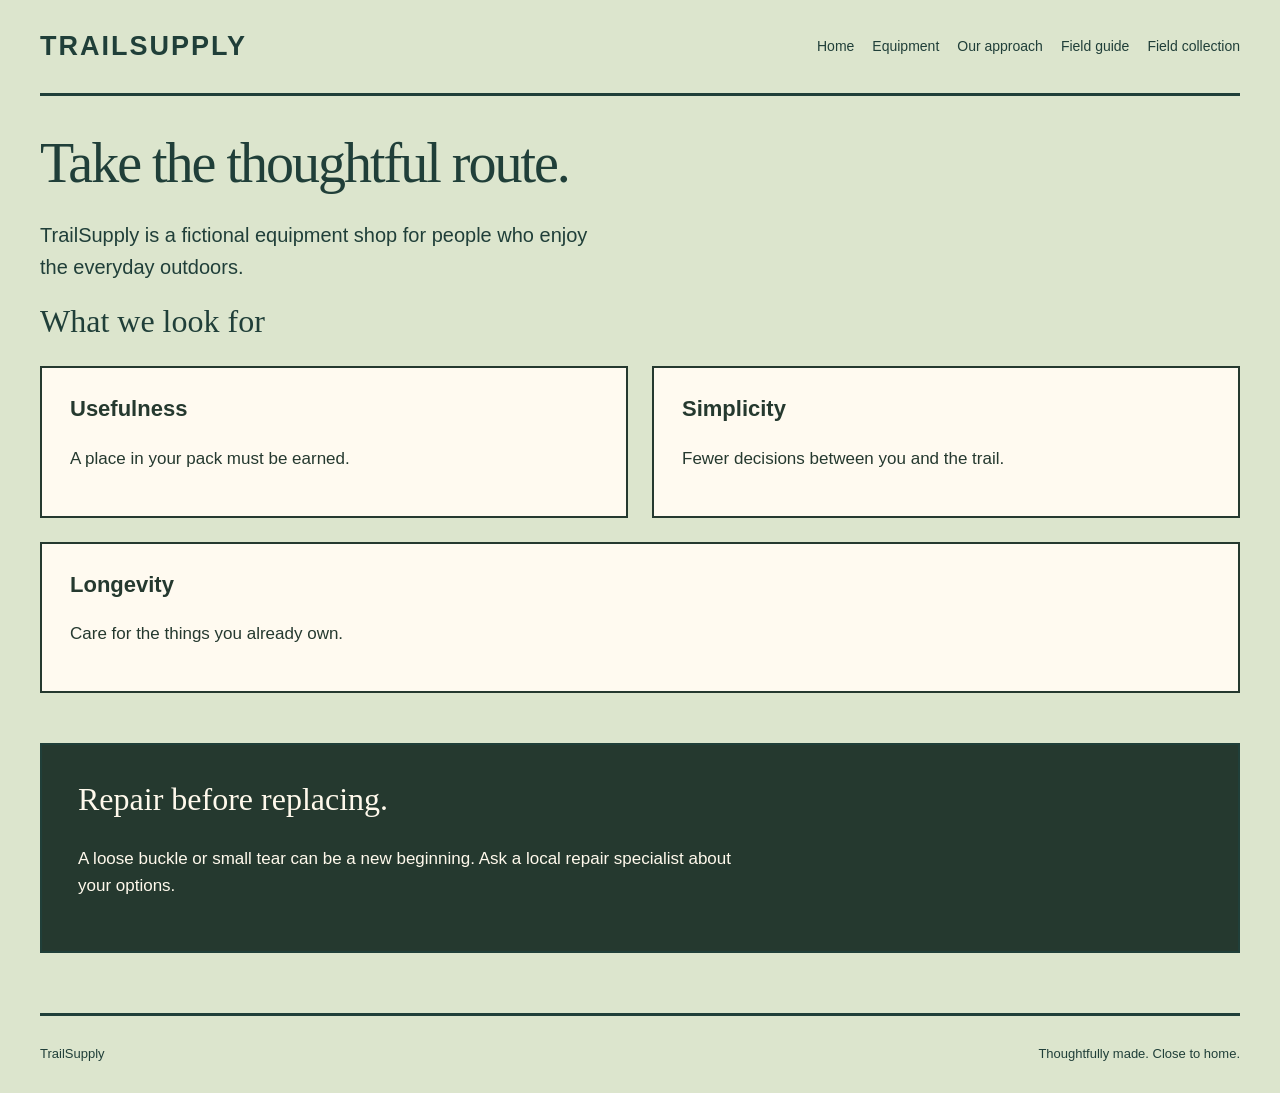
==== about.html @ 414e1446 "fix: restore field guide and navigation link; refresh the visual composition" ====
<!doctype html>
<html lang="en">
<head>
<meta charset="utf-8">
<meta name="viewport" content="width=device-width,initial-scale=1">
<title>
Our approach | TrailSupply</title>
<link rel="icon" href="assets/favicon.png">
<link rel="stylesheet" href="styles.css">
</head>
<body>
<header>
<a class="brand" href="index.html">TrailSupply</a>
<nav aria-label="Main navigation">
<a href="index.html">Home</a>
<a href="catalog.html">Equipment</a>
<a href="about.html">Our approach</a>
<a href="help.html">Field guide</a>
<span>Field collection</span>
</nav>
</header>
<main>
<h1>
Take the thoughtful route.</h1>
<p class="lede">
TrailSupply is a fictional equipment shop for people who enjoy the everyday outdoors.</p>
<section>
<h2>
What we look for</h2>
<div class="grid three">
<article class="tile">
<h3>
Usefulness</h3>
<p>
A place in your pack must be earned.</p>
</article>
<article class="tile">
<h3>
Simplicity</h3>
<p>
Fewer decisions between you and the trail.</p>
</article>
<article class="tile">
<h3>
Longevity</h3>
<p>
Care for the things you already own.</p>
</article>
</div>
</section>
<section class="band">
<h2>
Repair before replacing.</h2>
<p>
A loose buckle or small tear can be a new beginning. Ask a local repair specialist about your options.</p>
</section>
</main>
<footer>
<span>TrailSupply</span>
<span>Thoughtfully made. Close to home.</span>
</footer>
</body>
</html>
---- styles.css ----
* { box-sizing: border-box; }
html { scroll-behavior: auto; }
body { margin: 0; background: #dce5cd; color: #203f39; font-family: Arial, sans-serif; font-size: 17px; line-height: 1.6; }
header, main, footer { width: 94%; max-width: 1200px; margin: auto; }
header { display: flex; flex-wrap: wrap; justify-content: space-between; align-items: center; gap: 20px; padding: 25px 0; border-bottom: 3px solid #203f39; }
.brand { font-size: 27px; font-weight: 800; letter-spacing: -1px; }
a { color: inherit; text-underline-offset: 5px; }
header a { text-decoration: none; }
nav { display: flex; flex-wrap: wrap; gap: 18px; font-size: 14px; }
main { padding: 38px 0 60px; }
h1, h2, h3, p { margin-top: 0; overflow-wrap: anywhere; }
h1 { font-family: Georgia, serif; font-size: 56px; line-height: 1.05; font-weight: 400; letter-spacing: -2px; max-width: 780px; margin-bottom: 26px; }
h2 { font-family: Georgia, serif; font-size: 32px; line-height: 1.15; font-weight: 400; }
h3 { font-size: 22px; line-height: 1.2; }
p { max-width: 660px; }
.lede { font-size: 20px; max-width: 570px; }
.hero { display: flex; flex-wrap: wrap; align-items: center; gap: 30px; min-height: 440px; padding: 34px; border: 2px solid #203f39; }
.hero > div { flex: 1 1 350px; min-width: 0; }
.hero img { flex: 1 1 350px; width: 46%; max-width: 100%; min-width: 0; height: 360px; object-fit: cover; display: block; }
section + section { margin-top: 50px; }
.grid { display: flex; flex-wrap: wrap; gap: 24px; }
.tile { flex: 1 1 280px; min-width: 0; padding: 28px; background: #fffaf0; color: #25392f; border: 2px solid #25392f; }
.tile img { width: 100%; height: 230px; object-fit: cover; display: block; margin-bottom: 24px; }
.tile p { margin-bottom: 16px; }
.tile h2 { font-size: 30px; }
.price { font-size: 25px; font-weight: 700; }
.button { display: inline-block; background: #25392f; color: #fff8e7; padding: 15px 23px; text-decoration: none; font-size: 15px; font-weight: 700; border: 2px solid #25392f; }
.band { background: #25392f; color: #fff9ec; padding: 36px; border: 2px solid #203f39; }
.band p { margin-bottom: 16px; }
.toolbar { display: flex; flex-wrap: wrap; gap: 18px; padding: 24px; background: #fffaf0; color: #25392f; margin: 28px 0; border: 2px solid #25392f; }
.availability { display: block; border-top: 2px solid #25392f; padding-top: 14px; font-size: 14px; }
.spec-row { display: flex; flex-wrap: wrap; gap: 24px; padding: 18px 0; border-bottom: 1px solid #203f39; }
.spec-row strong { min-width: 130px; }
.hidden { display: none; }
footer { display: flex; flex-wrap: wrap; justify-content: space-between; gap: 20px; padding: 28px 0; border-top: 3px solid #203f39; font-size: 13px; }
a:focus-visible { outline: 3px solid #356454; outline-offset: 6px; }
.hero{flex-direction:column;text-align:center;gap:28px;border:0}.hero > div{flex:0 1 auto;width:100%}.hero h1,.hero p{margin-left:auto;margin-right:auto}.hero img{flex:0 1 auto;width:100%;height:300px}.tile{border-radius:28px}
.brand{text-transform:uppercase;letter-spacing:2px}.hero{border-radius:0}.product h2{font-family:Arial,sans-serif;font-weight:700}
.hero{flex-direction:row-reverse;border:0}.hero h1{font-size:70px;font-family:Georgia,serif;font-style:italic}.tile{flex-basis:420px;border-radius:0}
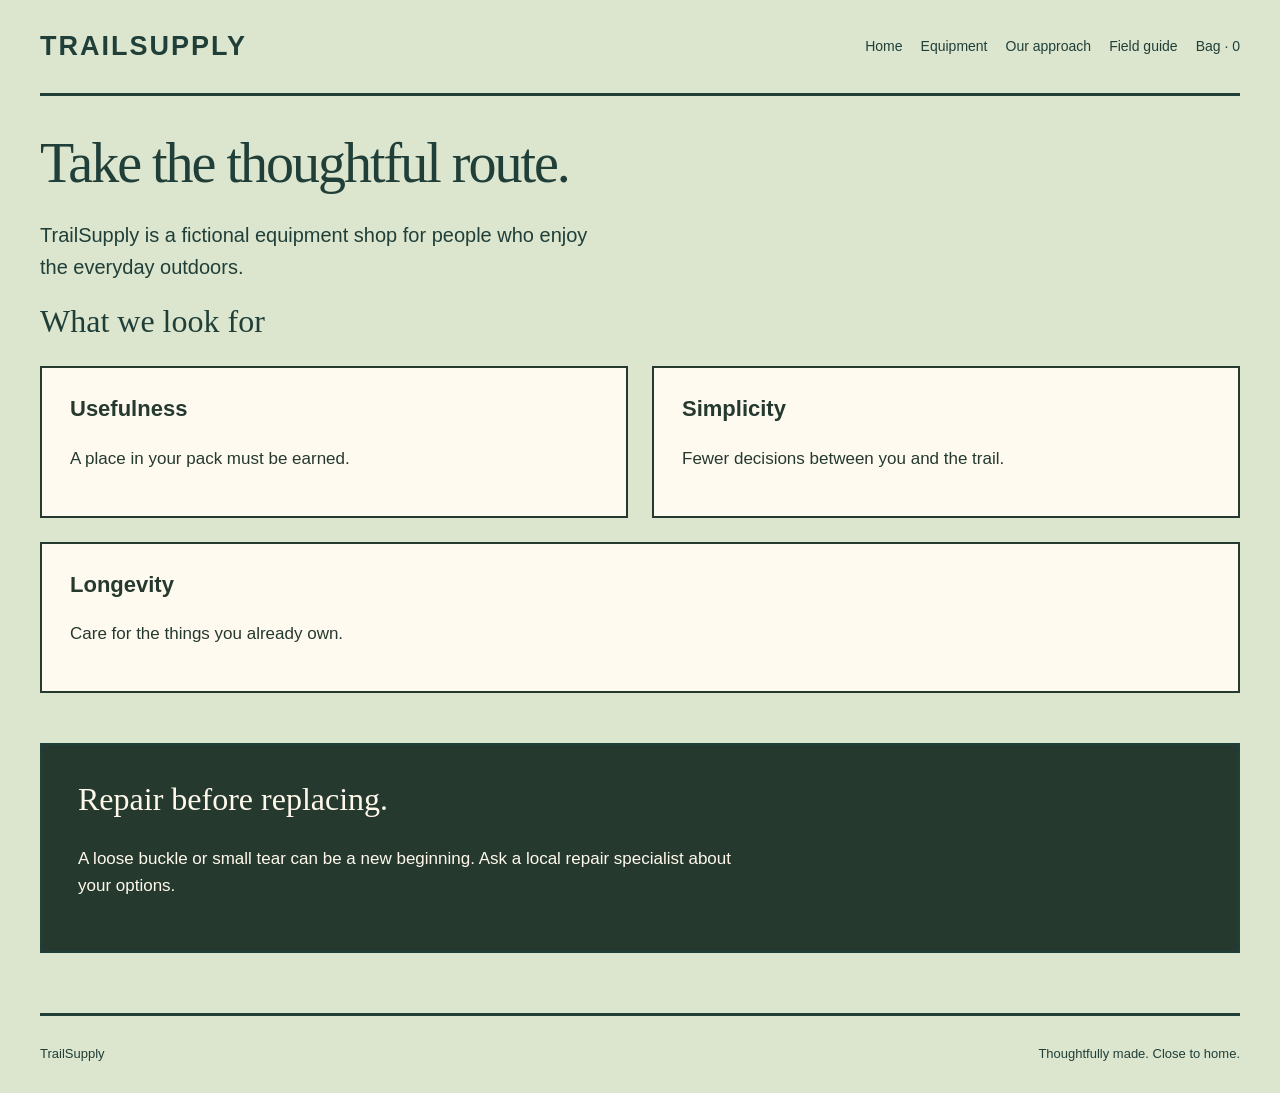
==== commit b379235a: "fix: restore field guide and navigation link" ====
--- a/about.html
+++ b/about.html
@@ -1,63 +1,3 @@
 <!doctype html>
-<html lang="en">
-<head>
-<meta charset="utf-8">
-<meta name="viewport" content="width=device-width,initial-scale=1">
-<title>
-Our approach | TrailSupply</title>
-<link rel="icon" href="assets/favicon.png">
-<link rel="stylesheet" href="styles.css">
-</head>
-<body>
-<header>
-<a class="brand" href="index.html">TrailSupply</a>
-<nav aria-label="Main navigation">
-<a href="index.html">Home</a>
-<a href="catalog.html">Equipment</a>
-<a href="about.html">Our approach</a>
-<a href="help.html">Field guide</a>
-<span>Field collection</span>
-</nav>
-</header>
-<main>
-<h1>
-Take the thoughtful route.</h1>
-<p class="lede">
-TrailSupply is a fictional equipment shop for people who enjoy the everyday outdoors.</p>
-<section>
-<h2>
-What we look for</h2>
-<div class="grid three">
-<article class="tile">
-<h3>
-Usefulness</h3>
-<p>
-A place in your pack must be earned.</p>
-</article>
-<article class="tile">
-<h3>
-Simplicity</h3>
-<p>
-Fewer decisions between you and the trail.</p>
-</article>
-<article class="tile">
-<h3>
-Longevity</h3>
-<p>
-Care for the things you already own.</p>
-</article>
-</div>
-</section>
-<section class="band">
-<h2>
-Repair before replacing.</h2>
-<p>
-A loose buckle or small tear can be a new beginning. Ask a local repair specialist about your options.</p>
-</section>
-</main>
-<footer>
-<span>TrailSupply</span>
-<span>Thoughtfully made. Close to home.</span>
-</footer>
-</body>
-</html>
+<html lang="en"><head><meta charset="utf-8"><meta name="viewport" content="width=device-width,initial-scale=1"><title>Our approach | TrailSupply</title><link rel="icon" href="data:,"><link rel="stylesheet" href="styles.css"></head>
+<body><header><a class="brand" href="index.html">TrailSupply</a><nav aria-label="Main navigation"><a href="index.html">Home</a><a href="catalog.html">Equipment</a><a href="about.html">Our approach</a><a href="help.html">Field guide</a><span id="bag-count" aria-live="polite">Bag · 0</span></nav></header><main><h1>Take the thoughtful route.</h1><p class="lede">TrailSupply is a fictional equipment shop for people who enjoy the everyday outdoors.</p><section><h2>What we look for</h2><div class="grid three"><article class="tile"><h3>Usefulness</h3><p>A place in your pack must be earned.</p></article><article class="tile"><h3>Simplicity</h3><p>Fewer decisions between you and the trail.</p></article><article class="tile"><h3>Longevity</h3><p>Care for the things you already own.</p></article></div></section><section class="band"><h2>Repair before replacing.</h2><p>A loose buckle or small tear can be a new beginning. Ask a local repair specialist about your options.</p></section></main><footer><span>TrailSupply</span><span>Thoughtfully made. Close to home.</span></footer><script src="app.js"></script></body></html>
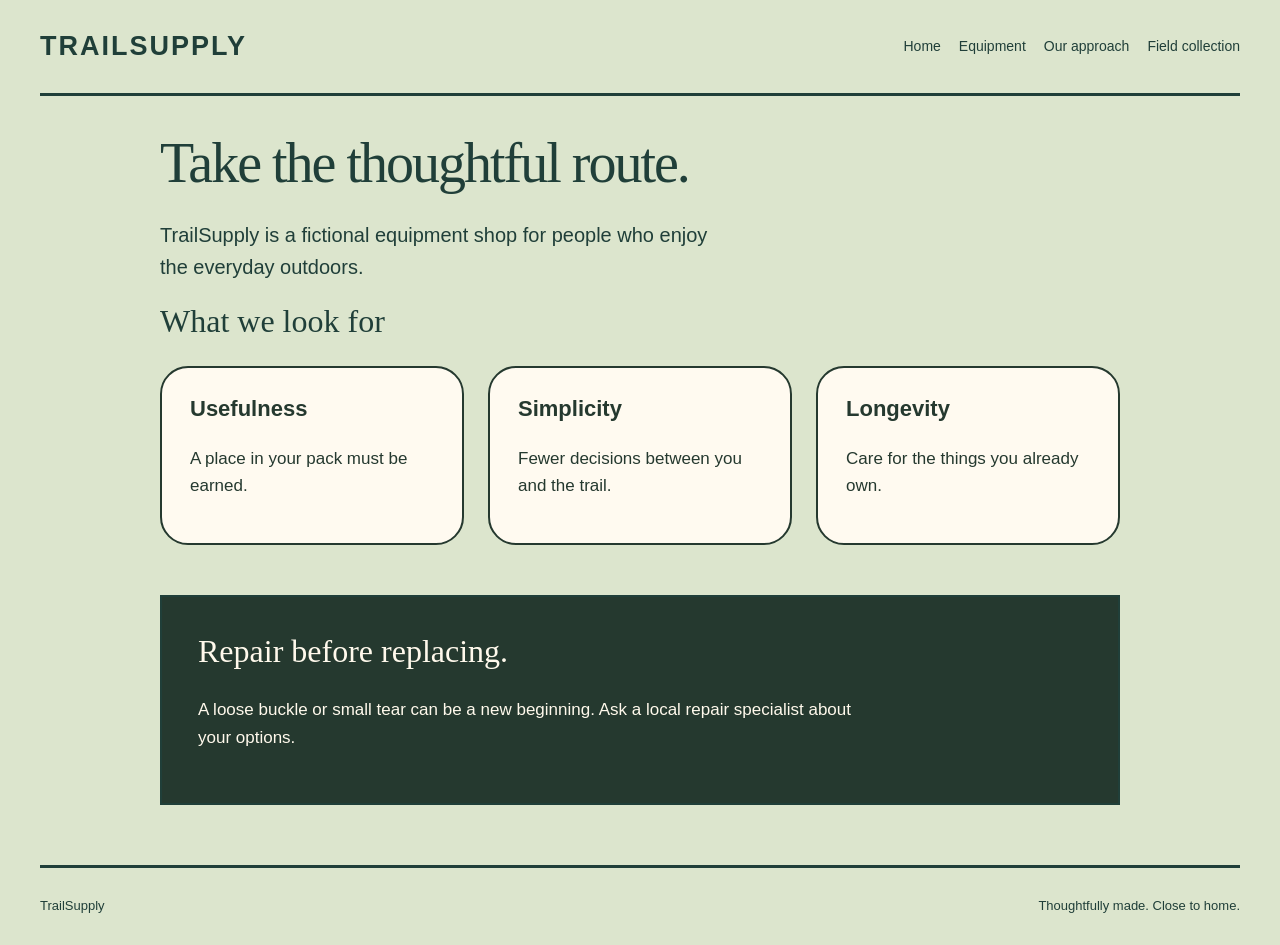
==== commit 4aa20a0e: "refactor: temporarily retire field guide and its navigation link; refresh the visual composition" ====
--- a/about.html
+++ b/about.html
@@ -1,3 +1,62 @@
 <!doctype html>
-<html lang="en"><head><meta charset="utf-8"><meta name="viewport" content="width=device-width,initial-scale=1"><title>Our approach | TrailSupply</title><link rel="icon" href="data:,"><link rel="stylesheet" href="styles.css"></head>
-<body><header><a class="brand" href="index.html">TrailSupply</a><nav aria-label="Main navigation"><a href="index.html">Home</a><a href="catalog.html">Equipment</a><a href="about.html">Our approach</a><a href="help.html">Field guide</a><span id="bag-count" aria-live="polite">Bag · 0</span></nav></header><main><h1>Take the thoughtful route.</h1><p class="lede">TrailSupply is a fictional equipment shop for people who enjoy the everyday outdoors.</p><section><h2>What we look for</h2><div class="grid three"><article class="tile"><h3>Usefulness</h3><p>A place in your pack must be earned.</p></article><article class="tile"><h3>Simplicity</h3><p>Fewer decisions between you and the trail.</p></article><article class="tile"><h3>Longevity</h3><p>Care for the things you already own.</p></article></div></section><section class="band"><h2>Repair before replacing.</h2><p>A loose buckle or small tear can be a new beginning. Ask a local repair specialist about your options.</p></section></main><footer><span>TrailSupply</span><span>Thoughtfully made. Close to home.</span></footer><script src="app.js"></script></body></html>
+<html lang="en">
+<head>
+<meta charset="utf-8">
+<meta name="viewport" content="width=device-width,initial-scale=1">
+<title>
+Our approach | TrailSupply</title>
+<link rel="icon" href="assets/favicon.png">
+<link rel="stylesheet" href="styles.css">
+</head>
+<body>
+<header>
+<a class="brand" href="index.html">TrailSupply</a>
+<nav aria-label="Main navigation">
+<a href="index.html">Home</a>
+<a href="catalog.html">Equipment</a>
+<a href="about.html">Our approach</a>
+<span>Field collection</span>
+</nav>
+</header>
+<main>
+<h1>
+Take the thoughtful route.</h1>
+<p class="lede">
+TrailSupply is a fictional equipment shop for people who enjoy the everyday outdoors.</p>
+<section>
+<h2>
+What we look for</h2>
+<div class="grid three">
+<article class="tile">
+<h3>
+Usefulness</h3>
+<p>
+A place in your pack must be earned.</p>
+</article>
+<article class="tile">
+<h3>
+Simplicity</h3>
+<p>
+Fewer decisions between you and the trail.</p>
+</article>
+<article class="tile">
+<h3>
+Longevity</h3>
+<p>
+Care for the things you already own.</p>
+</article>
+</div>
+</section>
+<section class="band">
+<h2>
+Repair before replacing.</h2>
+<p>
+A loose buckle or small tear can be a new beginning. Ask a local repair specialist about your options.</p>
+</section>
+</main>
+<footer>
+<span>TrailSupply</span>
+<span>Thoughtfully made. Close to home.</span>
+</footer>
+</body>
+</html>
--- a/styles.css
+++ b/styles.css
@@ -36,4 +36,4 @@
 a:focus-visible { outline: 3px solid #356454; outline-offset: 6px; }
 .hero{flex-direction:column;text-align:center;gap:28px;border:0}.hero > div{flex:0 1 auto;width:100%}.hero h1,.hero p{margin-left:auto;margin-right:auto}.hero img{flex:0 1 auto;width:100%;height:300px}.tile{border-radius:28px}
 .brand{text-transform:uppercase;letter-spacing:2px}.hero{border-radius:0}.product h2{font-family:Arial,sans-serif;font-weight:700}
-.hero{flex-direction:row-reverse;border:0}.hero h1{font-size:70px;font-family:Georgia,serif;font-style:italic}.tile{flex-basis:420px;border-radius:0}
+main{max-width:960px}.hero{flex-direction:column;text-align:center}.hero > div{flex:0 1 auto;width:100%}.hero h1,.hero p{margin-left:auto;margin-right:auto}.hero img{width:100%;flex:0 1 auto;height:310px}
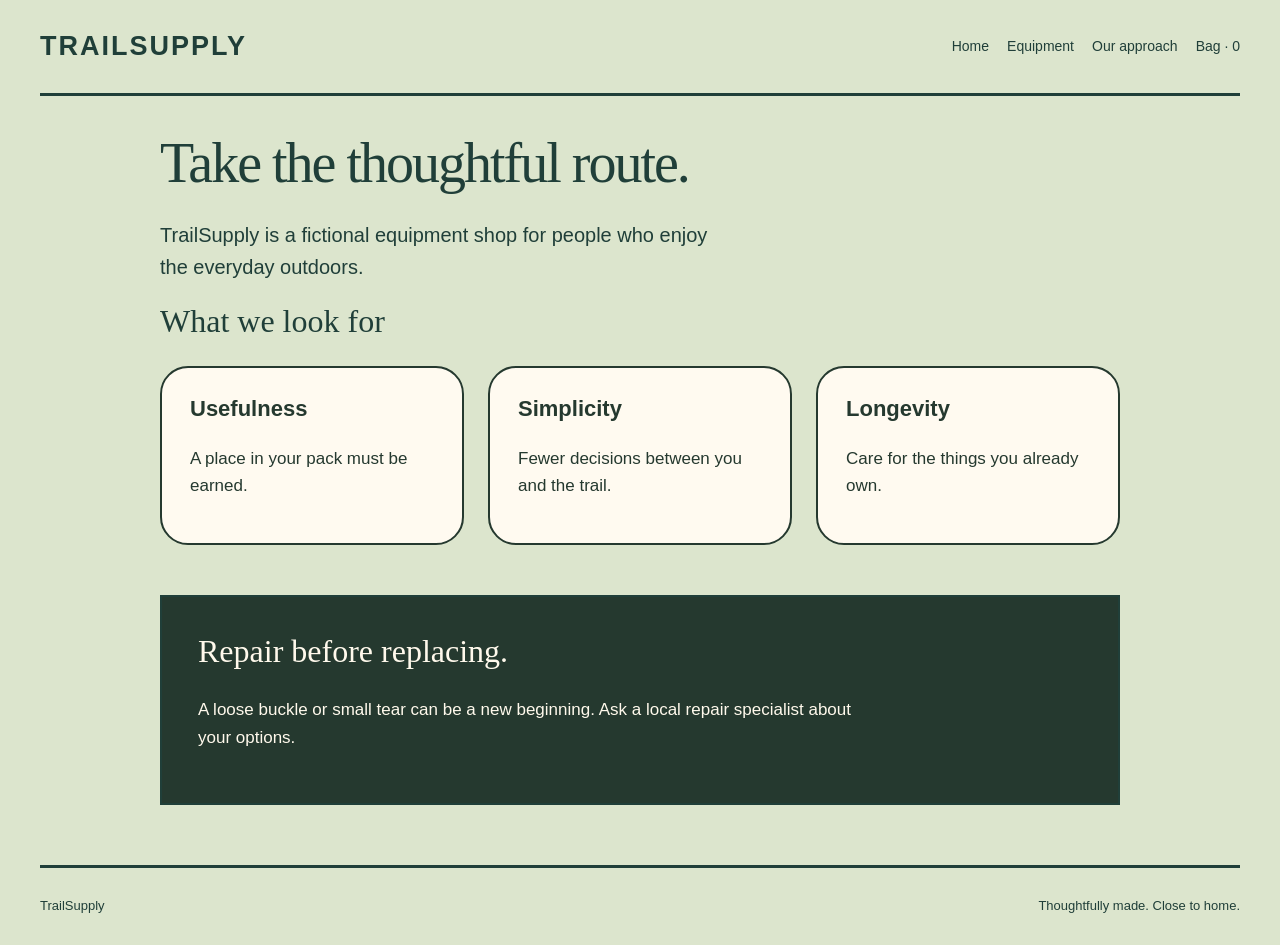
==== commit 844c04ed: "refactor: temporarily retire field guide and its navigation link" ====
--- a/about.html
+++ b/about.html
@@ -1,62 +1,3 @@
 <!doctype html>
-<html lang="en">
-<head>
-<meta charset="utf-8">
-<meta name="viewport" content="width=device-width,initial-scale=1">
-<title>
-Our approach | TrailSupply</title>
-<link rel="icon" href="assets/favicon.png">
-<link rel="stylesheet" href="styles.css">
-</head>
-<body>
-<header>
-<a class="brand" href="index.html">TrailSupply</a>
-<nav aria-label="Main navigation">
-<a href="index.html">Home</a>
-<a href="catalog.html">Equipment</a>
-<a href="about.html">Our approach</a>
-<span>Field collection</span>
-</nav>
-</header>
-<main>
-<h1>
-Take the thoughtful route.</h1>
-<p class="lede">
-TrailSupply is a fictional equipment shop for people who enjoy the everyday outdoors.</p>
-<section>
-<h2>
-What we look for</h2>
-<div class="grid three">
-<article class="tile">
-<h3>
-Usefulness</h3>
-<p>
-A place in your pack must be earned.</p>
-</article>
-<article class="tile">
-<h3>
-Simplicity</h3>
-<p>
-Fewer decisions between you and the trail.</p>
-</article>
-<article class="tile">
-<h3>
-Longevity</h3>
-<p>
-Care for the things you already own.</p>
-</article>
-</div>
-</section>
-<section class="band">
-<h2>
-Repair before replacing.</h2>
-<p>
-A loose buckle or small tear can be a new beginning. Ask a local repair specialist about your options.</p>
-</section>
-</main>
-<footer>
-<span>TrailSupply</span>
-<span>Thoughtfully made. Close to home.</span>
-</footer>
-</body>
-</html>
+<html lang="en"><head><meta charset="utf-8"><meta name="viewport" content="width=device-width,initial-scale=1"><title>Our approach | TrailSupply</title><link rel="icon" href="data:,"><link rel="stylesheet" href="styles.css"></head>
+<body><header><a class="brand" href="index.html">TrailSupply</a><nav aria-label="Main navigation"><a href="index.html">Home</a><a href="catalog.html">Equipment</a><a href="about.html">Our approach</a><span id="bag-count" aria-live="polite">Bag · 0</span></nav></header><main><h1>Take the thoughtful route.</h1><p class="lede">TrailSupply is a fictional equipment shop for people who enjoy the everyday outdoors.</p><section><h2>What we look for</h2><div class="grid three"><article class="tile"><h3>Usefulness</h3><p>A place in your pack must be earned.</p></article><article class="tile"><h3>Simplicity</h3><p>Fewer decisions between you and the trail.</p></article><article class="tile"><h3>Longevity</h3><p>Care for the things you already own.</p></article></div></section><section class="band"><h2>Repair before replacing.</h2><p>A loose buckle or small tear can be a new beginning. Ask a local repair specialist about your options.</p></section></main><footer><span>TrailSupply</span><span>Thoughtfully made. Close to home.</span></footer><script src="app.js"></script></body></html>
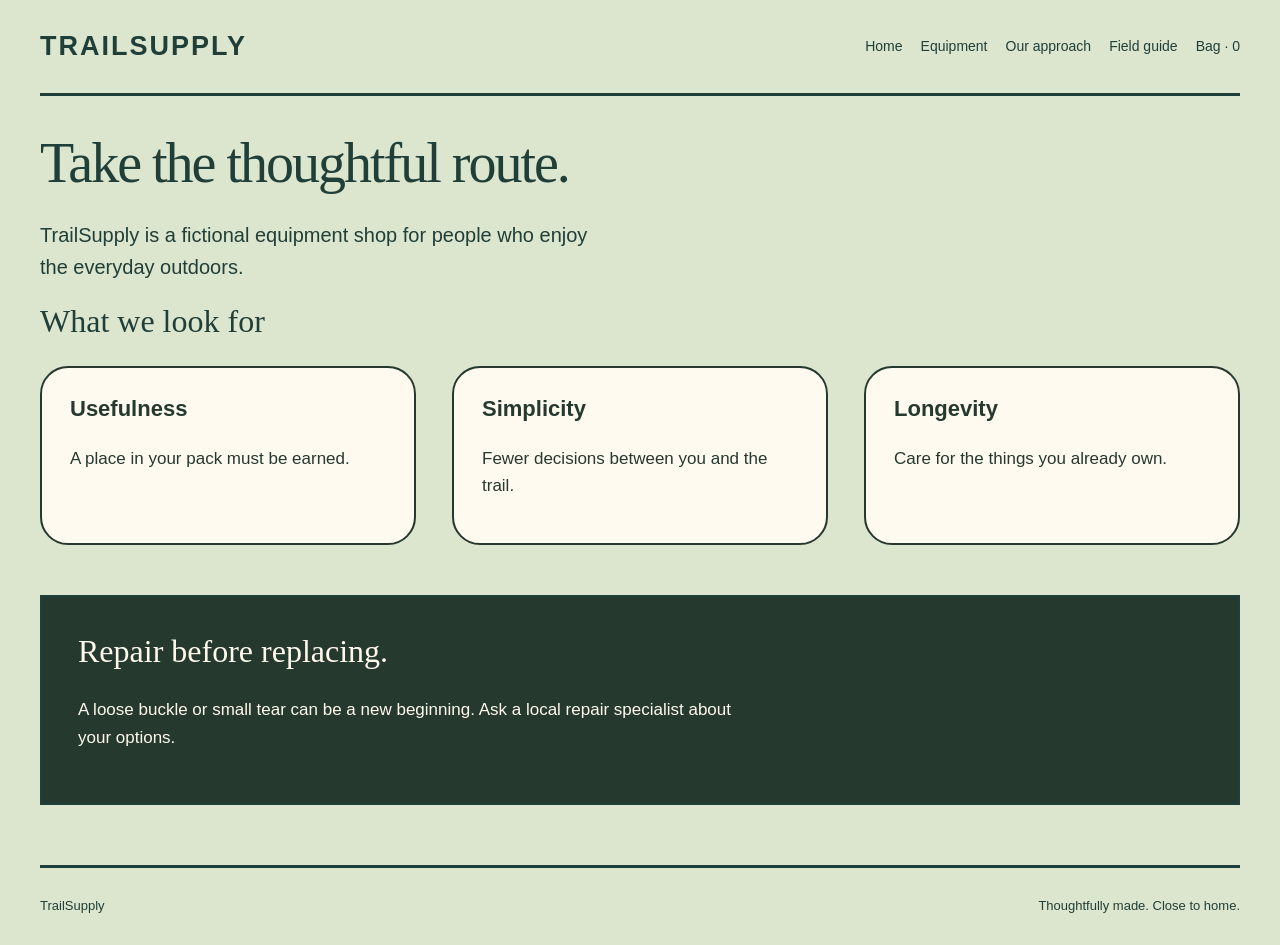
==== commit 243f920c: "feat: encourage repair before replacement" ====
--- a/about.html
+++ b/about.html
@@ -1,3 +1,3 @@
 <!doctype html>
 <html lang="en"><head><meta charset="utf-8"><meta name="viewport" content="width=device-width,initial-scale=1"><title>Our approach | TrailSupply</title><link rel="icon" href="data:,"><link rel="stylesheet" href="styles.css"></head>
-<body><header><a class="brand" href="index.html">TrailSupply</a><nav aria-label="Main navigation"><a href="index.html">Home</a><a href="catalog.html">Equipment</a><a href="about.html">Our approach</a><span id="bag-count" aria-live="polite">Bag · 0</span></nav></header><main><h1>Take the thoughtful route.</h1><p class="lede">TrailSupply is a fictional equipment shop for people who enjoy the everyday outdoors.</p><section><h2>What we look for</h2><div class="grid three"><article class="tile"><h3>Usefulness</h3><p>A place in your pack must be earned.</p></article><article class="tile"><h3>Simplicity</h3><p>Fewer decisions between you and the trail.</p></article><article class="tile"><h3>Longevity</h3><p>Care for the things you already own.</p></article></div></section><section class="band"><h2>Repair before replacing.</h2><p>A loose buckle or small tear can be a new beginning. Ask a local repair specialist about your options.</p></section></main><footer><span>TrailSupply</span><span>Thoughtfully made. Close to home.</span></footer><script src="app.js"></script></body></html>
+<body><header><a class="brand" href="index.html">TrailSupply</a><nav aria-label="Main navigation"><a href="index.html">Home</a><a href="catalog.html">Equipment</a><a href="about.html">Our approach</a><a href="help.html">Field guide</a><span id="bag-count" aria-live="polite">Bag · 0</span></nav></header><main><h1>Take the thoughtful route.</h1><p class="lede">TrailSupply is a fictional equipment shop for people who enjoy the everyday outdoors.</p><section><h2>What we look for</h2><div class="grid three"><article class="tile"><h3>Usefulness</h3><p>A place in your pack must be earned.</p></article><article class="tile"><h3>Simplicity</h3><p>Fewer decisions between you and the trail.</p></article><article class="tile"><h3>Longevity</h3><p>Care for the things you already own.</p></article></div></section><section class="band"><h2>Repair before replacing.</h2><p>A loose buckle or small tear can be a new beginning. Ask a local repair specialist about your options.</p></section></main><footer><span>TrailSupply</span><span>Thoughtfully made. Close to home.</span></footer><script src="app.js"></script></body></html>
--- a/styles.css
+++ b/styles.css
@@ -36,4 +36,4 @@
 a:focus-visible { outline: 3px solid #356454; outline-offset: 6px; }
 .hero{flex-direction:column;text-align:center;gap:28px;border:0}.hero > div{flex:0 1 auto;width:100%}.hero h1,.hero p{margin-left:auto;margin-right:auto}.hero img{flex:0 1 auto;width:100%;height:300px}.tile{border-radius:28px}
 .brand{text-transform:uppercase;letter-spacing:2px}.hero{border-radius:0}.product h2{font-family:Arial,sans-serif;font-weight:700}
-main{max-width:960px}.hero{flex-direction:column;text-align:center}.hero > div{flex:0 1 auto;width:100%}.hero h1,.hero p{margin-left:auto;margin-right:auto}.hero img{width:100%;flex:0 1 auto;height:310px}
+.hero{border-top:18px solid #dca65c}.hero h1{font-size:50px}.grid{gap:36px}
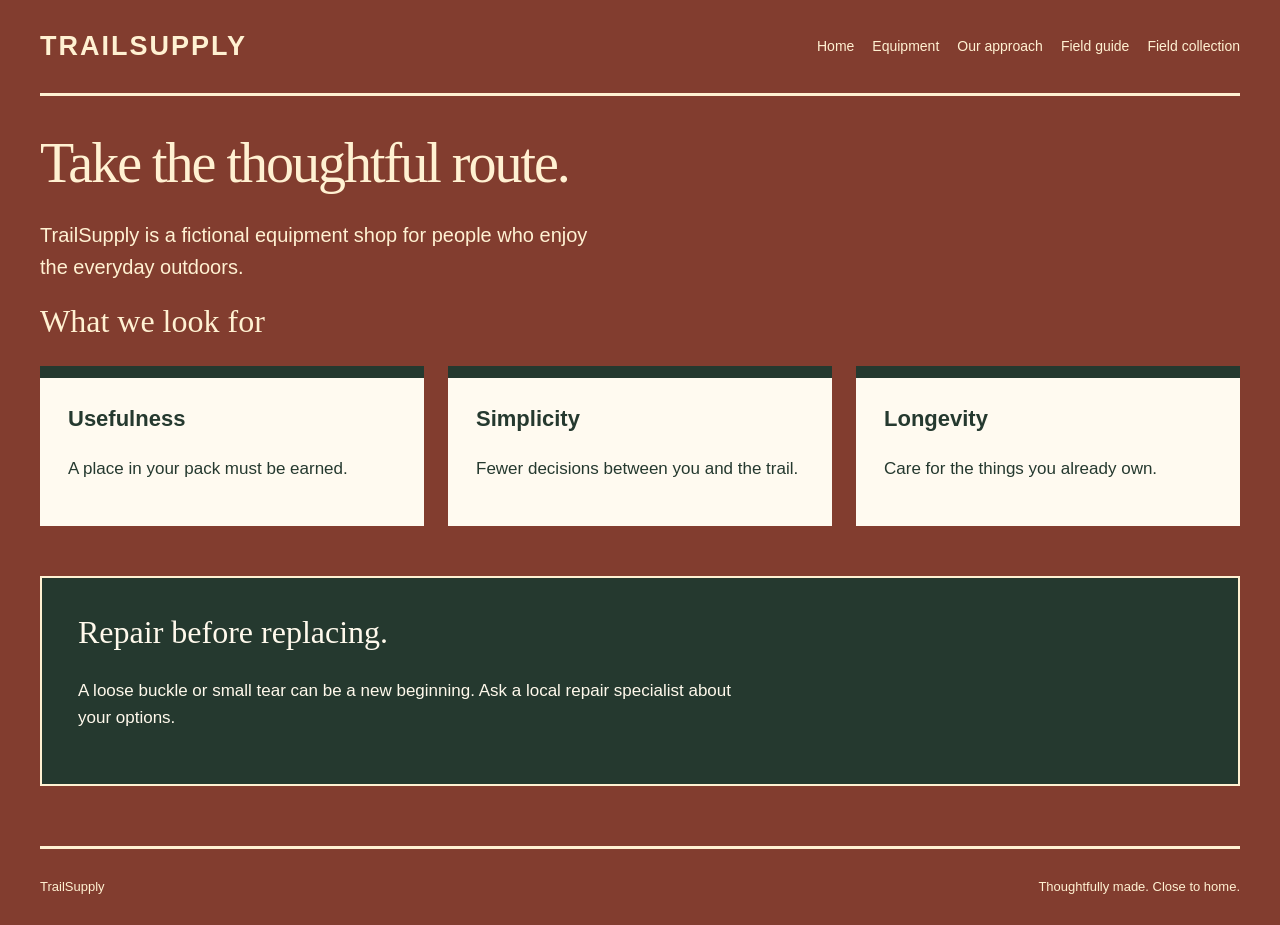
==== commit 2b2de2d1: "feat: encourage repair before replacement; refresh the visual composition" ====
--- a/about.html
+++ b/about.html
@@ -1,3 +1,63 @@
 <!doctype html>
-<html lang="en"><head><meta charset="utf-8"><meta name="viewport" content="width=device-width,initial-scale=1"><title>Our approach | TrailSupply</title><link rel="icon" href="data:,"><link rel="stylesheet" href="styles.css"></head>
-<body><header><a class="brand" href="index.html">TrailSupply</a><nav aria-label="Main navigation"><a href="index.html">Home</a><a href="catalog.html">Equipment</a><a href="about.html">Our approach</a><a href="help.html">Field guide</a><span id="bag-count" aria-live="polite">Bag · 0</span></nav></header><main><h1>Take the thoughtful route.</h1><p class="lede">TrailSupply is a fictional equipment shop for people who enjoy the everyday outdoors.</p><section><h2>What we look for</h2><div class="grid three"><article class="tile"><h3>Usefulness</h3><p>A place in your pack must be earned.</p></article><article class="tile"><h3>Simplicity</h3><p>Fewer decisions between you and the trail.</p></article><article class="tile"><h3>Longevity</h3><p>Care for the things you already own.</p></article></div></section><section class="band"><h2>Repair before replacing.</h2><p>A loose buckle or small tear can be a new beginning. Ask a local repair specialist about your options.</p></section></main><footer><span>TrailSupply</span><span>Thoughtfully made. Close to home.</span></footer><script src="app.js"></script></body></html>
+<html lang="en">
+<head>
+<meta charset="utf-8">
+<meta name="viewport" content="width=device-width,initial-scale=1">
+<title>
+Our approach | TrailSupply</title>
+<link rel="icon" href="assets/favicon.png">
+<link rel="stylesheet" href="styles.css">
+</head>
+<body>
+<header>
+<a class="brand" href="index.html">TrailSupply</a>
+<nav aria-label="Main navigation">
+<a href="index.html">Home</a>
+<a href="catalog.html">Equipment</a>
+<a href="about.html">Our approach</a>
+<a href="help.html">Field guide</a>
+<span>Field collection</span>
+</nav>
+</header>
+<main>
+<h1>
+Take the thoughtful route.</h1>
+<p class="lede">
+TrailSupply is a fictional equipment shop for people who enjoy the everyday outdoors.</p>
+<section>
+<h2>
+What we look for</h2>
+<div class="grid three">
+<article class="tile">
+<h3>
+Usefulness</h3>
+<p>
+A place in your pack must be earned.</p>
+</article>
+<article class="tile">
+<h3>
+Simplicity</h3>
+<p>
+Fewer decisions between you and the trail.</p>
+</article>
+<article class="tile">
+<h3>
+Longevity</h3>
+<p>
+Care for the things you already own.</p>
+</article>
+</div>
+</section>
+<section class="band">
+<h2>
+Repair before replacing.</h2>
+<p>
+A loose buckle or small tear can be a new beginning. Ask a local repair specialist about your options.</p>
+</section>
+</main>
+<footer>
+<span>TrailSupply</span>
+<span>Thoughtfully made. Close to home.</span>
+</footer>
+</body>
+</html>
--- a/styles.css
+++ b/styles.css
@@ -1,8 +1,8 @@
 * { box-sizing: border-box; }
 html { scroll-behavior: auto; }
-body { margin: 0; background: #dce5cd; color: #203f39; font-family: Arial, sans-serif; font-size: 17px; line-height: 1.6; }
+body { margin: 0; background: #823d2f; color: #fff1d2; font-family: Arial, sans-serif; font-size: 17px; line-height: 1.6; }
 header, main, footer { width: 94%; max-width: 1200px; margin: auto; }
-header { display: flex; flex-wrap: wrap; justify-content: space-between; align-items: center; gap: 20px; padding: 25px 0; border-bottom: 3px solid #203f39; }
+header { display: flex; flex-wrap: wrap; justify-content: space-between; align-items: center; gap: 20px; padding: 25px 0; border-bottom: 3px solid #fff1d2; }
 .brand { font-size: 27px; font-weight: 800; letter-spacing: -1px; }
 a { color: inherit; text-underline-offset: 5px; }
 header a { text-decoration: none; }
@@ -14,7 +14,7 @@
 h3 { font-size: 22px; line-height: 1.2; }
 p { max-width: 660px; }
 .lede { font-size: 20px; max-width: 570px; }
-.hero { display: flex; flex-wrap: wrap; align-items: center; gap: 30px; min-height: 440px; padding: 34px; border: 2px solid #203f39; }
+.hero { display: flex; flex-wrap: wrap; align-items: center; gap: 30px; min-height: 440px; padding: 34px; border: 2px solid #fff1d2; }
 .hero > div { flex: 1 1 350px; min-width: 0; }
 .hero img { flex: 1 1 350px; width: 46%; max-width: 100%; min-width: 0; height: 360px; object-fit: cover; display: block; }
 section + section { margin-top: 50px; }
@@ -25,15 +25,15 @@
 .tile h2 { font-size: 30px; }
 .price { font-size: 25px; font-weight: 700; }
 .button { display: inline-block; background: #25392f; color: #fff8e7; padding: 15px 23px; text-decoration: none; font-size: 15px; font-weight: 700; border: 2px solid #25392f; }
-.band { background: #25392f; color: #fff9ec; padding: 36px; border: 2px solid #203f39; }
+.band { background: #25392f; color: #fff9ec; padding: 36px; border: 2px solid #fff1d2; }
 .band p { margin-bottom: 16px; }
 .toolbar { display: flex; flex-wrap: wrap; gap: 18px; padding: 24px; background: #fffaf0; color: #25392f; margin: 28px 0; border: 2px solid #25392f; }
 .availability { display: block; border-top: 2px solid #25392f; padding-top: 14px; font-size: 14px; }
-.spec-row { display: flex; flex-wrap: wrap; gap: 24px; padding: 18px 0; border-bottom: 1px solid #203f39; }
+.spec-row { display: flex; flex-wrap: wrap; gap: 24px; padding: 18px 0; border-bottom: 1px solid #fff1d2; }
 .spec-row strong { min-width: 130px; }
 .hidden { display: none; }
-footer { display: flex; flex-wrap: wrap; justify-content: space-between; gap: 20px; padding: 28px 0; border-top: 3px solid #203f39; font-size: 13px; }
-a:focus-visible { outline: 3px solid #356454; outline-offset: 6px; }
-.hero{flex-direction:column;text-align:center;gap:28px;border:0}.hero > div{flex:0 1 auto;width:100%}.hero h1,.hero p{margin-left:auto;margin-right:auto}.hero img{flex:0 1 auto;width:100%;height:300px}.tile{border-radius:28px}
+footer { display: flex; flex-wrap: wrap; justify-content: space-between; gap: 20px; padding: 28px 0; border-top: 3px solid #fff1d2; font-size: 13px; }
+a:focus-visible { outline: 3px solid #e5b86e; outline-offset: 6px; }
+.hero{flex-direction:row-reverse;border:0;padding:44px 28px}.hero h1{font-family:Arial,sans-serif;font-weight:800;font-size:64px}.tile{border:0;border-top:10px solid #25392f}
 .brand{text-transform:uppercase;letter-spacing:2px}.hero{border-radius:0}.product h2{font-family:Arial,sans-serif;font-weight:700}
-.hero{border-top:18px solid #dca65c}.hero h1{font-size:50px}.grid{gap:36px}
+.hero{background:#fffaf0;color:#25392f;border-bottom:18px solid #25392f}.hero h1{font-size:64px}.tile{border-top:12px solid #25392f}
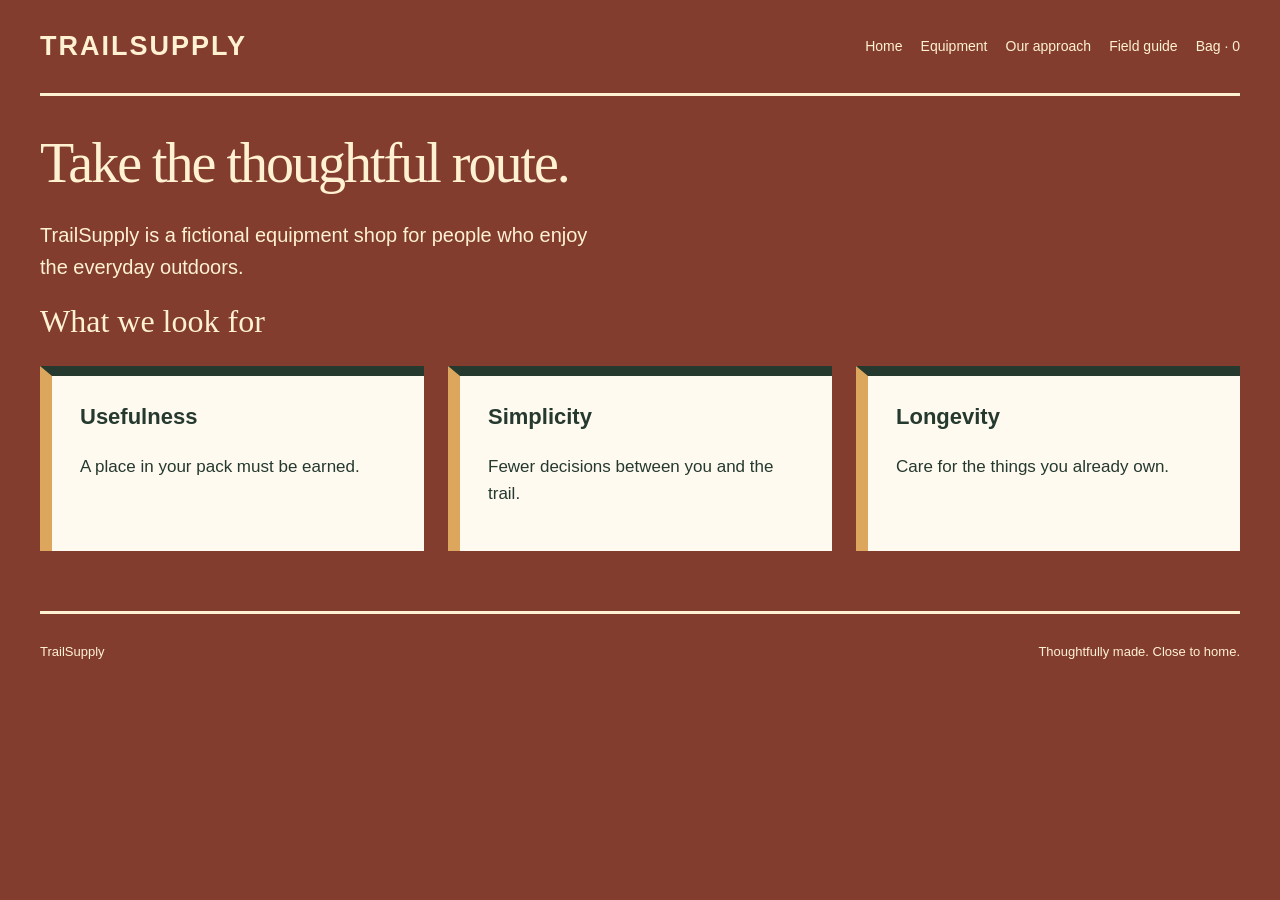
==== commit c232b1b0: "feat: open the field guide with preparation advice" ====
--- a/about.html
+++ b/about.html
@@ -1,63 +1,3 @@
 <!doctype html>
-<html lang="en">
-<head>
-<meta charset="utf-8">
-<meta name="viewport" content="width=device-width,initial-scale=1">
-<title>
-Our approach | TrailSupply</title>
-<link rel="icon" href="assets/favicon.png">
-<link rel="stylesheet" href="styles.css">
-</head>
-<body>
-<header>
-<a class="brand" href="index.html">TrailSupply</a>
-<nav aria-label="Main navigation">
-<a href="index.html">Home</a>
-<a href="catalog.html">Equipment</a>
-<a href="about.html">Our approach</a>
-<a href="help.html">Field guide</a>
-<span>Field collection</span>
-</nav>
-</header>
-<main>
-<h1>
-Take the thoughtful route.</h1>
-<p class="lede">
-TrailSupply is a fictional equipment shop for people who enjoy the everyday outdoors.</p>
-<section>
-<h2>
-What we look for</h2>
-<div class="grid three">
-<article class="tile">
-<h3>
-Usefulness</h3>
-<p>
-A place in your pack must be earned.</p>
-</article>
-<article class="tile">
-<h3>
-Simplicity</h3>
-<p>
-Fewer decisions between you and the trail.</p>
-</article>
-<article class="tile">
-<h3>
-Longevity</h3>
-<p>
-Care for the things you already own.</p>
-</article>
-</div>
-</section>
-<section class="band">
-<h2>
-Repair before replacing.</h2>
-<p>
-A loose buckle or small tear can be a new beginning. Ask a local repair specialist about your options.</p>
-</section>
-</main>
-<footer>
-<span>TrailSupply</span>
-<span>Thoughtfully made. Close to home.</span>
-</footer>
-</body>
-</html>
+<html lang="en"><head><meta charset="utf-8"><meta name="viewport" content="width=device-width,initial-scale=1"><title>Our approach | TrailSupply</title><link rel="icon" href="data:,"><link rel="stylesheet" href="styles.css"></head>
+<body><header><a class="brand" href="index.html">TrailSupply</a><nav aria-label="Main navigation"><a href="index.html">Home</a><a href="catalog.html">Equipment</a><a href="about.html">Our approach</a><a href="help.html">Field guide</a><span id="bag-count" aria-live="polite">Bag · 0</span></nav></header><main><h1>Take the thoughtful route.</h1><p class="lede">TrailSupply is a fictional equipment shop for people who enjoy the everyday outdoors.</p><section><h2>What we look for</h2><div class="grid three"><article class="tile"><h3>Usefulness</h3><p>A place in your pack must be earned.</p></article><article class="tile"><h3>Simplicity</h3><p>Fewer decisions between you and the trail.</p></article><article class="tile"><h3>Longevity</h3><p>Care for the things you already own.</p></article></div></section></main><footer><span>TrailSupply</span><span>Thoughtfully made. Close to home.</span></footer><script src="app.js"></script></body></html>
--- a/styles.css
+++ b/styles.css
@@ -36,4 +36,4 @@
 a:focus-visible { outline: 3px solid #e5b86e; outline-offset: 6px; }
 .hero{flex-direction:row-reverse;border:0;padding:44px 28px}.hero h1{font-family:Arial,sans-serif;font-weight:800;font-size:64px}.tile{border:0;border-top:10px solid #25392f}
 .brand{text-transform:uppercase;letter-spacing:2px}.hero{border-radius:0}.product h2{font-family:Arial,sans-serif;font-weight:700}
-.hero{background:#fffaf0;color:#25392f;border-bottom:18px solid #25392f}.hero h1{font-size:64px}.tile{border-top:12px solid #25392f}
+.hero{background:#25392f;color:#fff8e7;padding:56px 28px}.hero h1{font-family:Arial,sans-serif;font-size:58px;font-weight:800}.hero .button{background:#fff8e7;color:#25392f}.tile{border-left:12px solid #dca65c}
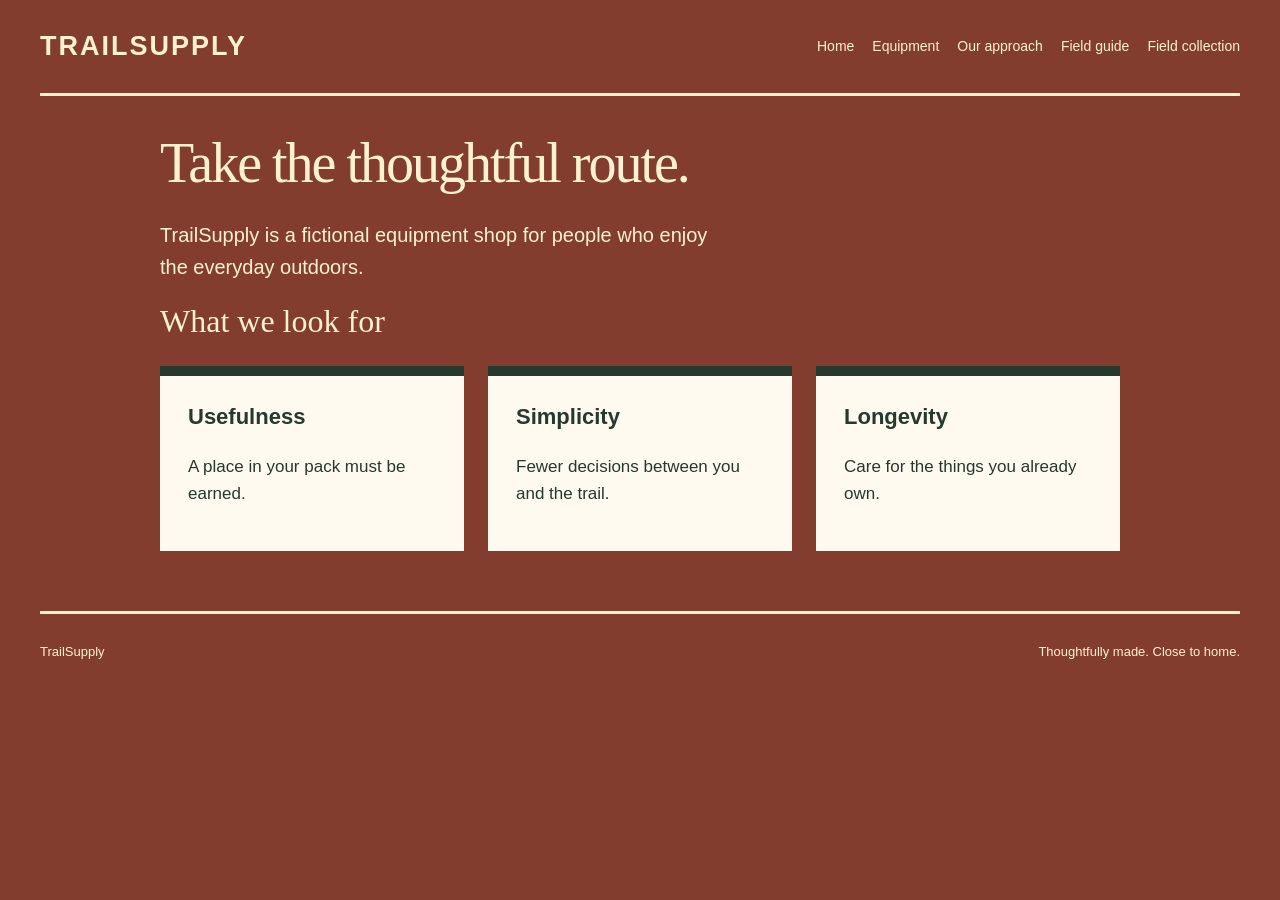
==== commit f0bc2489: "feat: open the field guide with preparation advice; refresh the visual composition" ====
--- a/about.html
+++ b/about.html
@@ -1,3 +1,57 @@
 <!doctype html>
-<html lang="en"><head><meta charset="utf-8"><meta name="viewport" content="width=device-width,initial-scale=1"><title>Our approach | TrailSupply</title><link rel="icon" href="data:,"><link rel="stylesheet" href="styles.css"></head>
-<body><header><a class="brand" href="index.html">TrailSupply</a><nav aria-label="Main navigation"><a href="index.html">Home</a><a href="catalog.html">Equipment</a><a href="about.html">Our approach</a><a href="help.html">Field guide</a><span id="bag-count" aria-live="polite">Bag · 0</span></nav></header><main><h1>Take the thoughtful route.</h1><p class="lede">TrailSupply is a fictional equipment shop for people who enjoy the everyday outdoors.</p><section><h2>What we look for</h2><div class="grid three"><article class="tile"><h3>Usefulness</h3><p>A place in your pack must be earned.</p></article><article class="tile"><h3>Simplicity</h3><p>Fewer decisions between you and the trail.</p></article><article class="tile"><h3>Longevity</h3><p>Care for the things you already own.</p></article></div></section></main><footer><span>TrailSupply</span><span>Thoughtfully made. Close to home.</span></footer><script src="app.js"></script></body></html>
+<html lang="en">
+<head>
+<meta charset="utf-8">
+<meta name="viewport" content="width=device-width,initial-scale=1">
+<title>
+Our approach | TrailSupply</title>
+<link rel="icon" href="assets/favicon.png">
+<link rel="stylesheet" href="styles.css">
+</head>
+<body>
+<header>
+<a class="brand" href="index.html">TrailSupply</a>
+<nav aria-label="Main navigation">
+<a href="index.html">Home</a>
+<a href="catalog.html">Equipment</a>
+<a href="about.html">Our approach</a>
+<a href="help.html">Field guide</a>
+<span>Field collection</span>
+</nav>
+</header>
+<main>
+<h1>
+Take the thoughtful route.</h1>
+<p class="lede">
+TrailSupply is a fictional equipment shop for people who enjoy the everyday outdoors.</p>
+<section>
+<h2>
+What we look for</h2>
+<div class="grid three">
+<article class="tile">
+<h3>
+Usefulness</h3>
+<p>
+A place in your pack must be earned.</p>
+</article>
+<article class="tile">
+<h3>
+Simplicity</h3>
+<p>
+Fewer decisions between you and the trail.</p>
+</article>
+<article class="tile">
+<h3>
+Longevity</h3>
+<p>
+Care for the things you already own.</p>
+</article>
+</div>
+</section>
+</main>
+<footer>
+<span>TrailSupply</span>
+<span>Thoughtfully made. Close to home.</span>
+</footer>
+</body>
+</html>
--- a/styles.css
+++ b/styles.css
@@ -36,4 +36,4 @@
 a:focus-visible { outline: 3px solid #e5b86e; outline-offset: 6px; }
 .hero{flex-direction:row-reverse;border:0;padding:44px 28px}.hero h1{font-family:Arial,sans-serif;font-weight:800;font-size:64px}.tile{border:0;border-top:10px solid #25392f}
 .brand{text-transform:uppercase;letter-spacing:2px}.hero{border-radius:0}.product h2{font-family:Arial,sans-serif;font-weight:700}
-.hero{background:#25392f;color:#fff8e7;padding:56px 28px}.hero h1{font-family:Arial,sans-serif;font-size:58px;font-weight:800}.hero .button{background:#fff8e7;color:#25392f}.tile{border-left:12px solid #dca65c}
+main{max-width:960px}.hero{flex-direction:column;text-align:center}.hero > div{flex:0 1 auto;width:100%}.hero h1,.hero p{margin-left:auto;margin-right:auto}.hero img{width:100%;flex:0 1 auto;height:310px}
